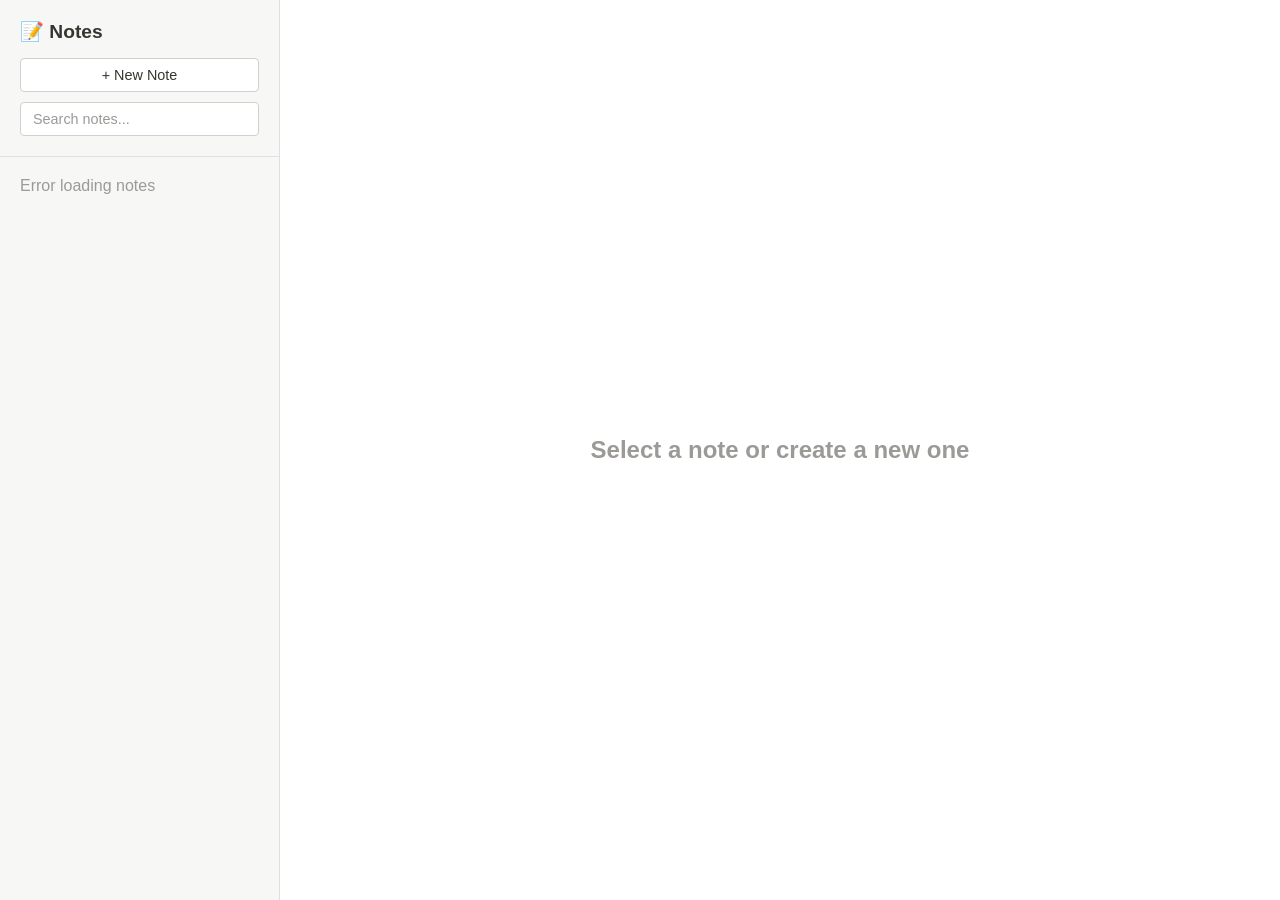
==== frontend/index.html @ 319bed3d "Created an slide for toggling Dark Mode" ====
<!DOCTYPE html>
<html lang="en">
<head>
    <meta charset="UTF-8">
    <meta name="viewport" content="width=device-width, initial-scale=1.0">
    <title>Notes Project</title>
    <link rel="stylesheet" href="css/style.css">
</head>
<body>
    <div class="app-container">
        <!-- Sidebar -->
        <aside class="sidebar">
            <div class="sidebar-header">
                <h2>📝 Notes</h2>
                <button id="newNoteBtn" class="new-note-btn">+ New Note</button>

                <input 
                    type="text" 
                    id="searchInput" 
                    class="search-input" 
                    placeholder="Search notes...">
                    
            </div>
            
            <div class="notes-list" id="sidebarNotesList">
                <!-- Notes list will appear here -->
            </div>
        </aside>

        <!-- Main Editor Area -->
        <main class="editor-container">
            <div class="editor-placeholder" id="editorPlaceholder">
                <h2>Select a note or create a new one</h2>
            </div>

            <div class="editor-content" id="editorContent" style="display: none;">
                <!-- Top Bar with Menu -->
                <div class="editor-top-bar">
                    <div class="editor-top-bar-left"></div>
                    <div class="editor-top-bar-right">
                        <button class="menu-btn" id="menuBtn">⋯</button>
                        
                        <!-- Dropdown Menu -->
                        <div class="dropdown-menu" id="dropdownMenu">
                            <div class="dropdown-section">
                                <div class="dropdown-item">
                                    <span>🌙 Dark mode</span>
                                    <label class="toggle-switch">
                                        <input type="checkbox" id="darkModeToggle">
                                        <span class="toggle-slider"></span>
                                    </label>
                                </div>
                            </div>
                            
                            <div class="dropdown-divider"></div>
                            
                            <div class="dropdown-section">
                                <div class="dropdown-item font-option" data-font="default">
                                    <span class="font-preview" style="font-family: -apple-system, BlinkMacSystemFont, 'Segoe UI', Roboto;">Ag</span>
                                    <span>Default</span>
                                </div>
                                <div class="dropdown-item font-option" data-font="serif">
                                    <span class="font-preview" style="font-family: 'Georgia', serif;">Ag</span>
                                    <span>Serif</span>
                                </div>
                                <div class="dropdown-item font-option" data-font="mono">
                                    <span class="font-preview" style="font-family: 'Courier New', monospace;">Ag</span>
                                    <span>Mono</span>
                                </div>
                            </div>
                            
                            <div class="dropdown-divider"></div>
                            
                            <div class="dropdown-section">
                                <div class="dropdown-item">
                                    <span>Small text</span>
                                    <label class="toggle-switch">
                                        <input type="checkbox" id="smallTextToggle">
                                        <span class="toggle-slider"></span>
                                    </label>
                                </div>
                                <div class="dropdown-item">
                                    <span>Full width</span>
                                    <label class="toggle-switch">
                                        <input type="checkbox" id="fullWidthToggle">
                                        <span class="toggle-slider"></span>
                                    </label>
                                </div>
                            </div>
                            
                            <div class="dropdown-divider"></div>
                            
                            <div class="dropdown-section">
                                <div class="dropdown-item" id="deleteNoteOption">
                                    <span>🗑️ Delete note</span>
                                </div>
                                <div class="dropdown-item" id="duplicateNoteOption">
                                    <span>📄 Duplicate</span>
                                    <span class="shortcut">Ctrl+D</span>
                                </div>
                            </div>
                            
                            <div class="dropdown-divider"></div>
                            
                            <div class="dropdown-section">
                                <div class="dropdown-item" id="exportNoteOption">
                                    <span>⬇️ Export</span>
                                </div>
                            </div>
                        </div>
                    </div>
                </div>

                <!-- Formatting Toolbar -->
                <div class="toolbar">
                    <button class="toolbar-btn" data-command="bold" title="Bold (Ctrl+B)">
                        <strong>B</strong>
                    </button>
                    <button class="toolbar-btn" data-command="italic" title="Italic (Ctrl+I)">
                        <em>I</em>
                    </button>
                    <button class="toolbar-btn" data-command="underline" title="Underline (Ctrl+U)">
                        <u>U</u>
                    </button>
                    <button class="toolbar-btn" data-command="strikeThrough" title="Strikethrough">
                        <s>S</s>
                    </button>
                    
                    <div class="toolbar-separator"></div>
                    
                    <button class="toolbar-btn" data-command="insertUnorderedList" title="Bullet List">
                        ☰
                    </button>
                    <button class="toolbar-btn" data-command="insertOrderedList" title="Numbered List">
                        ≡
                    </button>
                    
                    <div class="toolbar-separator"></div>
                    
                    <button class="toolbar-btn" data-command="removeFormat" title="Clear Formatting">
                        ✕
                    </button>
                </div>

                <input 
                    type="text" 
                    id="noteTitle" 
                    class="note-title-input" 
                    placeholder="Untitled"
                >
                
                <div 
                    id="noteContent" 
                    class="note-content-input" 
                    contenteditable="true"
                    data-placeholder="Start writing..."
                ></div>
            </div>
        </main>
    </div>

    <script src="js/app.js"></script>
</body>
</html>
---- frontend/css/style.css ----
/* CSS Variables for theming */
:root {
    --bg-primary: #ffffff;
    --bg-secondary: #f7f7f5;
    --bg-tertiary: #fafafa;
    --bg-hover: #f0f0f0;
    --bg-active: #e0e0df;
    --bg-hover-secondary: #e8e8e7;
    
    --text-primary: #37352f;
    --text-secondary: #9b9a97;
    --text-tertiary: #c0bfbc;
    
    --border-primary: #e0e0e0;
    --border-secondary: #d0d0d0;
    
    --scrollbar-thumb: #d0d0d0;
    --scrollbar-thumb-hover: #b0b0b0;
}

body.dark-mode {
    --bg-primary: #191919;
    --bg-secondary: #252525;
    --bg-tertiary: #2d2d2d;
    --bg-hover: #333333;
    --bg-active: #3a3a3a;
    --bg-hover-secondary: #2a2a2a;
    
    --text-primary: #e8e6e3;
    --text-secondary: #9b9a97;
    --text-tertiary: #6b6b6b;
    
    --border-primary: #3a3a3a;
    --border-secondary: #404040;
    
    --scrollbar-thumb: #555555;
    --scrollbar-thumb-hover: #666666;
}

* {
    margin: 0;
    padding: 0;
    box-sizing: border-box;
}

body {
    font-family: -apple-system, BlinkMacSystemFont, 'Segoe UI', Roboto, Oxygen, Ubuntu, Cantarell, sans-serif;
    background: var(--bg-primary);
    color: var(--text-primary);
    height: 100vh;
    overflow: hidden;
    transition: background-color 0.3s, color 0.3s;
}

.app-container {
    display: flex;
    height: 100vh;
}

/* Sidebar */
.sidebar {
    width: 280px;
    background: var(--bg-secondary);
    border-right: 1px solid var(--border-primary);
    display: flex;
    flex-direction: column;
    overflow: hidden;
}

.sidebar-header {
    padding: 20px;
    border-bottom: 1px solid var(--border-primary);
}

.sidebar-header h2 {
    font-size: 1.2rem;
    margin-bottom: 15px;
    color: var(--text-primary);
}

.new-note-btn {
    width: 100%;
    padding: 8px 12px;
    background: var(--bg-primary);
    border: 1px solid var(--border-secondary);
    border-radius: 4px;
    cursor: pointer;
    font-size: 0.9rem;
    font-weight: 500;
    transition: background 0.2s;
    color: var(--text-primary);
}

.new-note-btn:hover {
    background: var(--bg-hover);
}

.search-input {
    width: 100%;
    padding: 8px 12px;
    border: 1px solid var(--border-secondary);
    border-radius: 4px;
    font-size: 0.9rem;
    margin-top: 10px;
    transition: border 0.2s;
    background: var(--bg-primary);
    color: var(--text-primary);
}

.search-input:focus {
    outline: none;
    border-color: var(--text-primary);
}

.search-input::placeholder {
    color: var(--text-secondary);
}

.notes-list {
    flex: 1;
    overflow-y: auto;
    padding: 8px;
}

.note-item {
    display: flex;
    align-items: center;
    justify-content: space-between;
    padding: 8px 12px;
    margin-bottom: 2px;
    border-radius: 4px;
    cursor: pointer;
    transition: background 0.15s;
    color: var(--text-primary);
    gap: 8px;
}

.note-item:hover {
    background: var(--bg-hover-secondary);
}

.note-item.active {
    background: var(--bg-active);
}

.note-item-content {
    flex: 1;
    min-width: 0;
}

.note-item-title {
    font-size: 0.9rem;
    white-space: nowrap;
    overflow: hidden;
    text-overflow: ellipsis;
    margin-bottom: 2px;
}

.note-item-date {
    font-size: 0.75rem;
    color: var(--text-secondary);
}

.note-item-delete {
    opacity: 0;
    background: none;
    border: none;
    cursor: pointer;
    font-size: 1.1rem;
    color: var(--text-secondary);
    padding: 2px 6px;
    border-radius: 3px;
    transition: all 0.15s;
}

.note-item:hover .note-item-delete {
    opacity: 1;
}

.note-item-delete:hover {
    background: var(--bg-hover);
    color: var(--text-primary);
}

/* Editor Container */
.editor-container {
    flex: 1;
    display: flex;
    flex-direction: column;
    background: var(--bg-primary);
    overflow: hidden;
}

.editor-placeholder {
    display: flex;
    align-items: center;
    justify-content: center;
    height: 100%;
    color: var(--text-secondary);
}

.editor-content {
    display: flex;
    flex-direction: column;
    height: 100%;
    overflow-y: auto;
}

/* Editor Top Bar */
.editor-top-bar {
    display: flex;
    justify-content: space-between;
    align-items: center;
    padding: 12px 96px;
    border-bottom: 1px solid var(--border-primary);
    background: var(--bg-primary);
    flex-shrink: 0;
    position: relative;
}

.editor-top-bar-left {
    flex: 1;
}

.editor-top-bar-right {
    position: relative;
}

.menu-btn {
    background: transparent;
    border: none;
    font-size: 1.5rem;
    cursor: pointer;
    padding: 4px 8px;
    border-radius: 4px;
    color: var(--text-primary);
    transition: background 0.15s;
}

.menu-btn:hover {
    background: var(--bg-hover);
}

/* Dropdown Menu */
.dropdown-menu {
    position: absolute;
    top: calc(100% + 8px);
    right: 0;
    width: 280px;
    background: var(--bg-primary);
    border: 1px solid var(--border-primary);
    border-radius: 8px;
    box-shadow: 0 4px 12px rgba(0, 0, 0, 0.3);
    z-index: 1000;
    display: none;
}

.dropdown-menu.active {
    display: block;
}

.dropdown-section {
    padding: 6px 0;
}

.dropdown-item {
    display: flex;
    align-items: center;
    justify-content: space-between;
    padding: 8px 16px;
    cursor: pointer;
    font-size: 0.9rem;
    color: var(--text-primary);
    transition: background 0.15s;
}

.dropdown-item:hover {
    background: var(--bg-secondary);
}

.dropdown-item .shortcut {
    font-size: 0.8rem;
    color: var(--text-secondary);
}

.dropdown-divider {
    height: 1px;
    background: var(--border-primary);
    margin: 4px 0;
}

/* Font Options */
.font-option {
    gap: 12px;
}

.font-preview {
    font-size: 1.2rem;
    font-weight: 600;
    width: 32px;
    text-align: center;
}

.font-option.active {
    background: var(--bg-hover);
}

/* Toggle Switch */
.toggle-switch {
    position: relative;
    display: inline-block;
    width: 40px;
    height: 20px;
}

.toggle-switch input {
    opacity: 0;
    width: 0;
    height: 0;
}

.toggle-slider {
    position: absolute;
    cursor: pointer;
    top: 0;
    left: 0;
    right: 0;
    bottom: 0;
    background-color: var(--border-primary);
    transition: 0.3s;
    border-radius: 20px;
}

.toggle-slider:before {
    position: absolute;
    content: "";
    height: 14px;
    width: 14px;
    left: 3px;
    bottom: 3px;
    background-color: var(--bg-primary);
    transition: 0.3s;
    border-radius: 50%;
}

input:checked + .toggle-slider {
    background-color: var(--text-primary);
}

input:checked + .toggle-slider:before {
    transform: translateX(20px);
}

/* Toolbar */
.toolbar {
    display: flex;
    align-items: center;
    gap: 4px;
    padding: 12px 96px;
    border-bottom: 1px solid var(--border-primary);
    background: var(--bg-tertiary);
    flex-shrink: 0;
}

.toolbar-btn {
    background: var(--bg-primary);
    border: 1px solid var(--border-secondary);
    border-radius: 4px;
    padding: 6px 10px;
    cursor: pointer;
    font-size: 0.9rem;
    transition: all 0.15s;
    min-width: 32px;
    height: 32px;
    display: flex;
    align-items: center;
    justify-content: center;
    color: var(--text-primary);
}

.toolbar-btn:hover {
    background: var(--bg-hover);
    border-color: var(--border-secondary);
}

.toolbar-btn:active,
.toolbar-btn.active {
    background: var(--bg-active);
}

.toolbar-separator {
    width: 1px;
    height: 24px;
    background: var(--border-secondary);
    margin: 0 4px;
}

/* Editor Inputs */
.note-title-input {
    border: none;
    outline: none;
    font-size: 2.5rem;
    font-weight: 700;
    margin: 20px 96px 10px 96px;
    color: var(--text-primary);
    background: transparent;
    padding: 0;
    flex-shrink: 0;
}

.note-title-input::placeholder {
    color: var(--text-tertiary);
}

.note-content-input {
    border: none;
    outline: none;
    font-size: 1rem;
    line-height: 1.6;
    color: var(--text-primary);
    background: transparent;
    flex: 1;
    padding: 0 96px 60px 96px;
    overflow-y: auto;
    min-height: 200px;
}

.note-content-input:empty:before {
    content: attr(data-placeholder);
    color: var(--text-tertiary);
    pointer-events: none;
}

.note-content-input:focus {
    outline: none;
}

/* Formatting styles inside editor */
.note-content-input strong,
.note-content-input b {
    font-weight: 700;
}

.note-content-input em,
.note-content-input i {
    font-style: italic;
}

.note-content-input u {
    text-decoration: underline;
}

.note-content-input s {
    text-decoration: line-through;
}

.note-content-input ul,
.note-content-input ol {
    margin-left: 20px;
    margin-bottom: 10px;
}

.note-content-input li {
    margin-bottom: 5px;
}

/* Font styles */
.note-content-input.font-default,
.note-title-input.font-default {
    font-family: -apple-system, BlinkMacSystemFont, 'Segoe UI', Roboto, Oxygen, Ubuntu, Cantarell, sans-serif;
}

.note-content-input.font-serif,
.note-title-input.font-serif {
    font-family: 'Georgia', 'Times New Roman', serif;
}

.note-content-input.font-mono,
.note-title-input.font-mono {
    font-family: 'Courier New', 'Consolas', monospace;
}

/* Small text */
.note-content-input.small-text {
    font-size: 0.875rem;
}

/* Scrollbar Styling */
.notes-list::-webkit-scrollbar,
.editor-content::-webkit-scrollbar,
.note-content-input::-webkit-scrollbar {
    width: 8px;
}

.notes-list::-webkit-scrollbar-track,
.editor-content::-webkit-scrollbar-track,
.note-content-input::-webkit-scrollbar-track {
    background: transparent;
}

.notes-list::-webkit-scrollbar-thumb,
.editor-content::-webkit-scrollbar-thumb,
.note-content-input::-webkit-scrollbar-thumb {
    background: var(--scrollbar-thumb);
    border-radius: 4px;
}

.notes-list::-webkit-scrollbar-thumb:hover,
.editor-content::-webkit-scrollbar-thumb:hover,
.note-content-input::-webkit-scrollbar-thumb:hover {
    background: var(--scrollbar-thumb-hover);
}
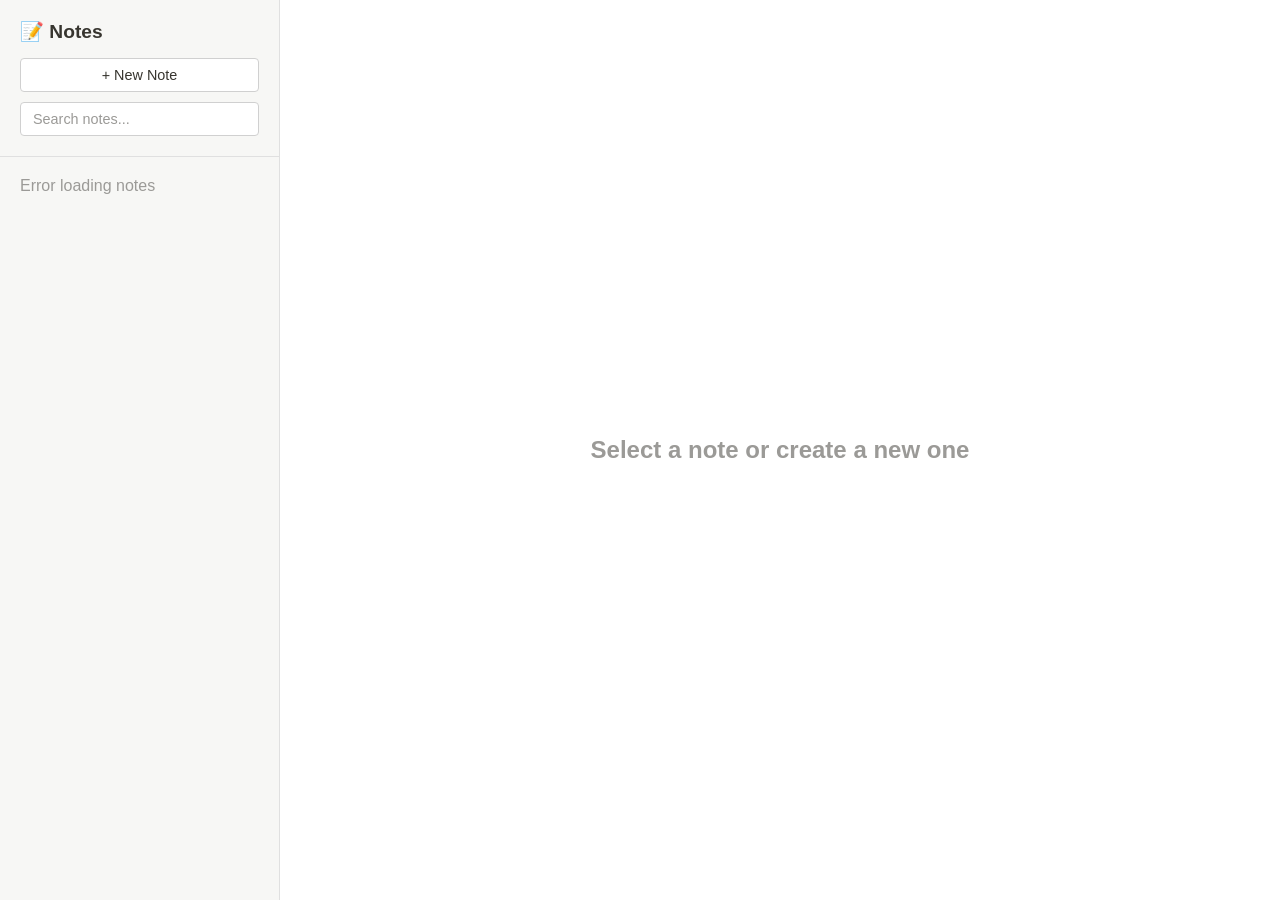
==== commit 15fa4079: "Created option to put clickable links in user's notes" ====
--- a/frontend/index.html
+++ b/frontend/index.html
@@ -4,6 +4,7 @@
     <meta charset="UTF-8">
     <meta name="viewport" content="width=device-width, initial-scale=1.0">
     <title>Notes Project</title>
+    <link rel="icon" type="image/x-icon" href="icons/favicon.ico">
     <link rel="stylesheet" href="css/style.css">
 </head>
 <body>
@@ -124,6 +125,9 @@
                     </button>
                     <button class="toolbar-btn" data-command="strikeThrough" title="Strikethrough">
                         <s>S</s>
+                    <button class="toolbar-btn" id="createLinkBtn" title="Insert Link">
+                        🔗
+                    </button>    
                     </button>
                     
                     <div class="toolbar-separator"></div>
--- a/frontend/css/style.css
+++ b/frontend/css/style.css
@@ -509,4 +509,55 @@
 .editor-content::-webkit-scrollbar-thumb:hover,
 .note-content-input::-webkit-scrollbar-thumb:hover {
     background: var(--scrollbar-thumb-hover);
+}
+
+/* Favorite star button */
+.note-item-favorite {
+    background: none;
+    border: none;
+    cursor: pointer;
+    font-size: 1rem;
+    padding: 2px 6px;
+    border-radius: 3px;
+    transition: all 0.15s;
+    opacity: 0.3;
+}
+
+.note-item-favorite.active {
+    opacity: 1;
+}
+
+.note-item:hover .note-item-favorite {
+    opacity: 0.6;
+}
+
+.note-item-favorite:hover {
+    opacity: 1 !important;
+    transform: scale(1.2);
+}
+
+.note-item-actions {
+    display: flex;
+    gap: 4px;
+    align-items: center;
+}
+
+/* Links inside editor */
+.note-content-input a {
+    color: #0066cc;
+    text-decoration: underline;
+    cursor: pointer;
+}
+
+.note-content-input a:hover {
+    color: #0052a3;
+    text-decoration: underline;
+}
+
+body.dark-mode .note-content-input a {
+    color: #4da6ff;
+}
+
+body.dark-mode .note-content-input a:hover {
+    color: #66b3ff;
 }
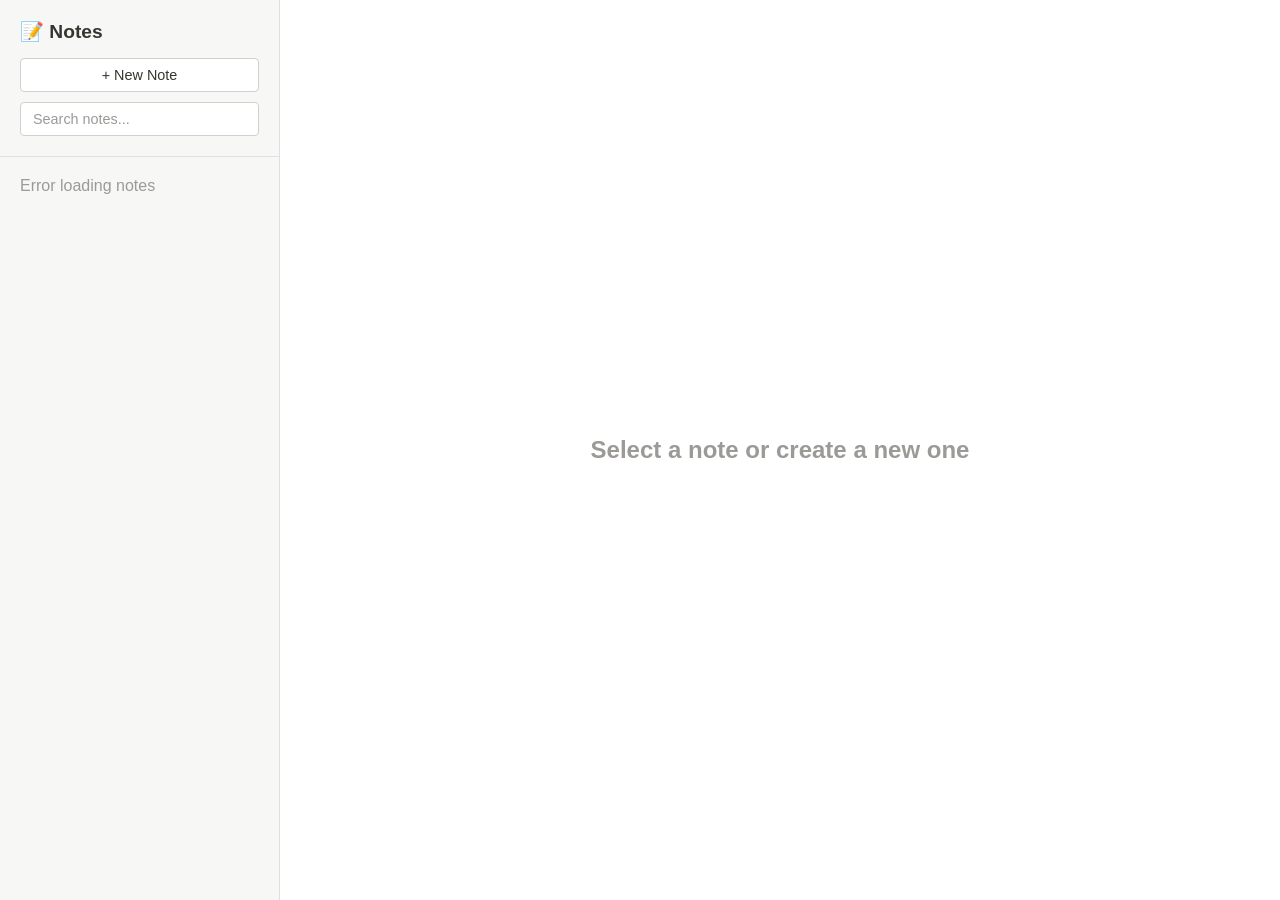
==== commit 04f7f0c0: "Now users can add images to their notes" ====
--- a/frontend/index.html
+++ b/frontend/index.html
@@ -127,7 +127,9 @@
                         <s>S</s>
                     <button class="toolbar-btn" id="createLinkBtn" title="Insert Link">
                         🔗
-                    </button>    
+                    </button>
+                    <button class="toolbar-btn" id="insertImageBtn" title="Insert Image">
+                        🖼️
                     </button>
                     
                     <div class="toolbar-separator"></div>
--- a/frontend/css/style.css
+++ b/frontend/css/style.css
@@ -560,4 +560,33 @@
 
 body.dark-mode .note-content-input a:hover {
     color: #66b3ff;
+}
+
+/* Images inside editor */
+.note-content-input img {
+    max-width: 100%;
+    height: auto;
+    border-radius: 8px;
+    margin: 10px 0;
+    cursor: pointer;
+    transition: transform 0.2s;
+}
+
+.note-content-input img:hover {
+    transform: scale(1.02);
+    box-shadow: 0 4px 12px rgba(0, 0, 0, 0.15);
+}
+
+body.dark-mode .note-content-input img:hover {
+    box-shadow: 0 4px 12px rgba(255, 255, 255, 0.1);
+}
+
+/* Image resize handles */
+.note-content-input img.selected {
+    outline: 2px solid #0066cc;
+    outline-offset: 2px;
+}
+
+body.dark-mode .note-content-input img.selected {
+    outline-color: #4da6ff;
 }
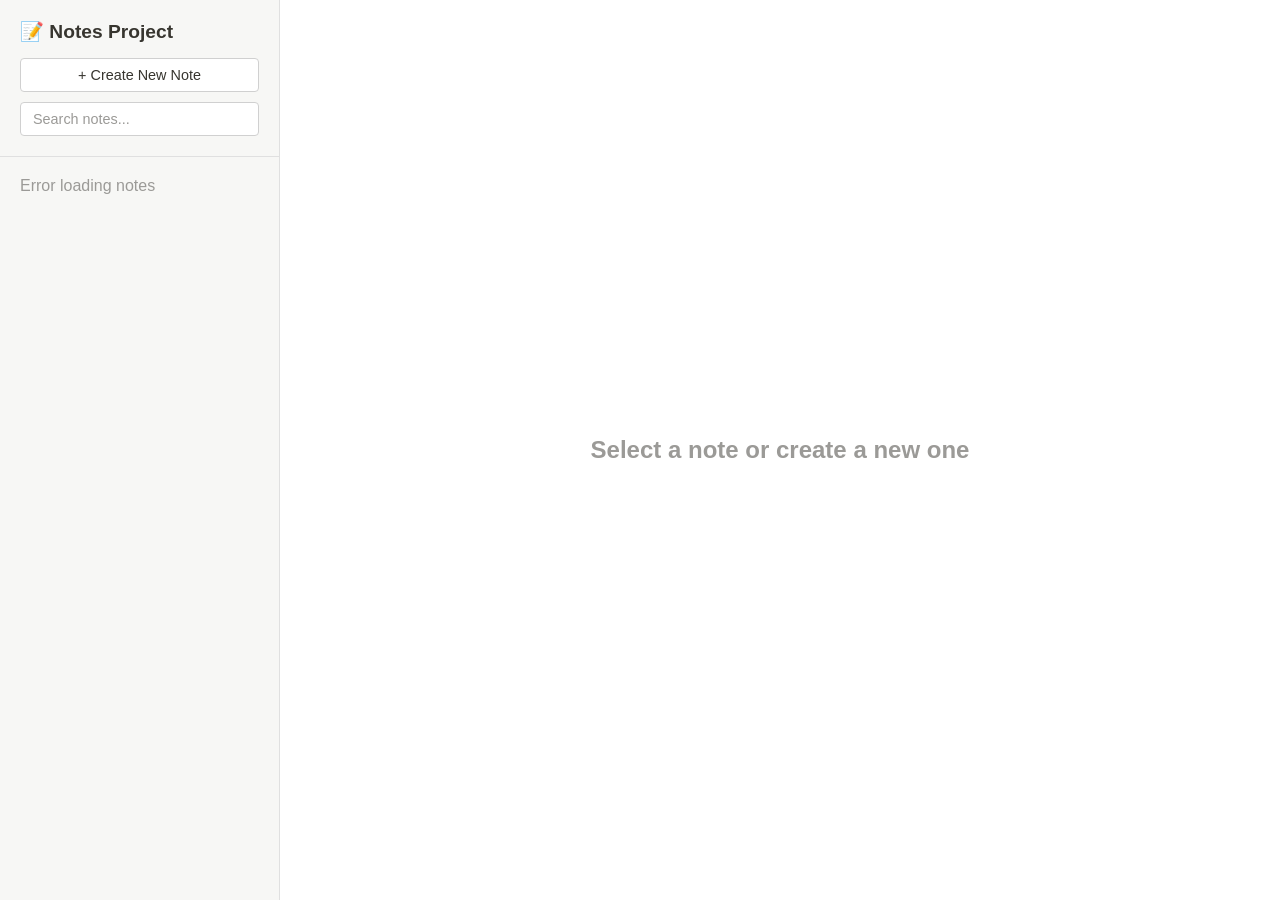
==== commit a2425b9e: "Changed project title and create note text in main page" ====
--- a/frontend/index.html
+++ b/frontend/index.html
@@ -12,8 +12,8 @@
         <!-- Sidebar -->
         <aside class="sidebar">
             <div class="sidebar-header">
-                <h2>📝 Notes</h2>
-                <button id="newNoteBtn" class="new-note-btn">+ New Note</button>
+                <h2>📝 Notes Project</h2>
+                <button id="newNoteBtn" class="new-note-btn">+ Create New Note</button>
 
                 <input 
                     type="text" 
@@ -131,7 +131,7 @@
                     <button class="toolbar-btn" id="insertImageBtn" title="Insert Image">
                         🖼️
                     </button>
-                    
+                
                     <div class="toolbar-separator"></div>
                     
                     <button class="toolbar-btn" data-command="insertUnorderedList" title="Bullet List">
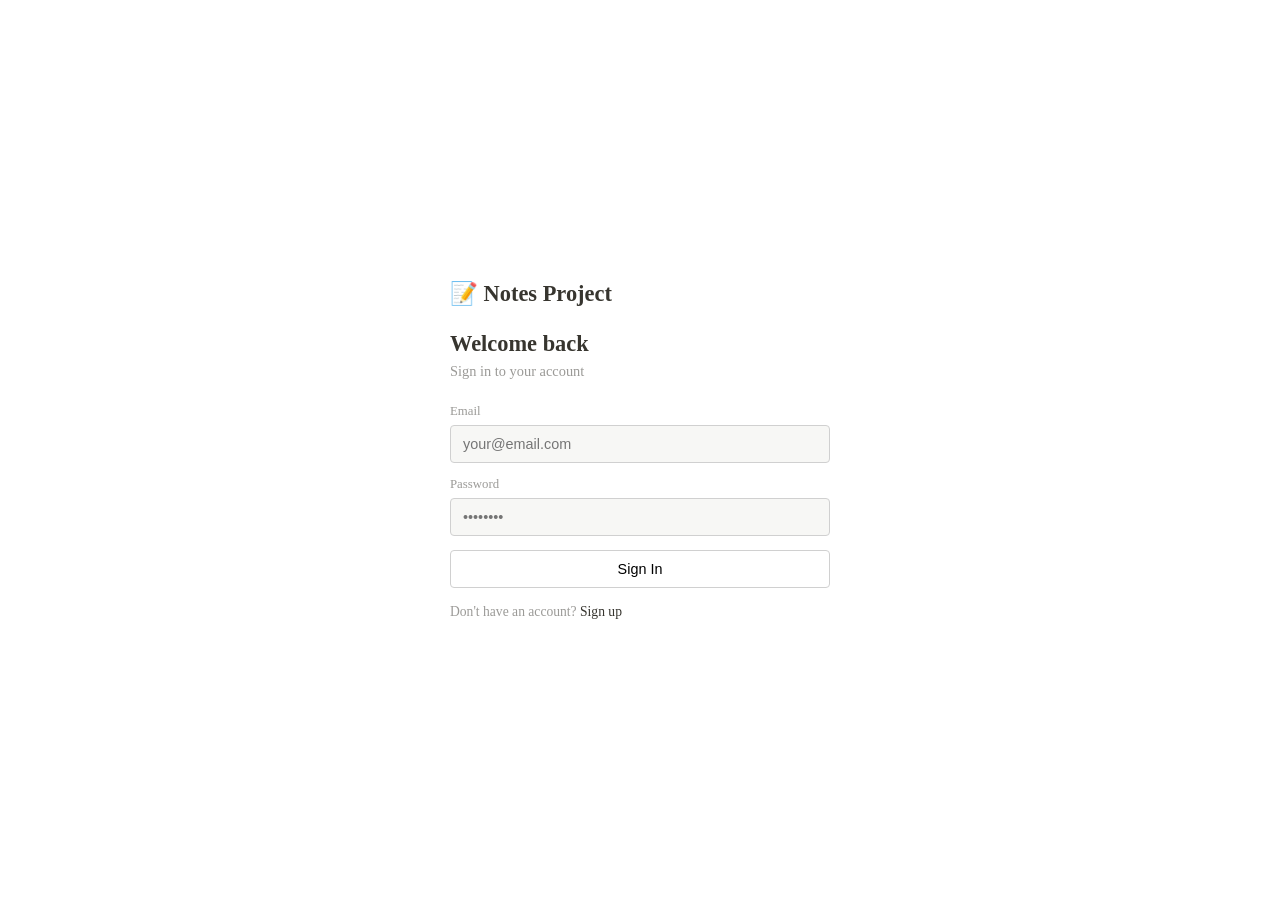
==== commit 36ea0a66: "Created frontend login and register page, added logout functionality and improved auth handling" ====
--- a/frontend/index.html
+++ b/frontend/index.html
@@ -107,6 +107,9 @@
                                 <div class="dropdown-item" id="exportNoteOption">
                                     <span>⬇️ Export</span>
                                 </div>
+                                <div class="dropdown-item" id="logoutOption">
+                                    <span>🚪 Logout</span>
+                                </div>
                             </div>
                         </div>
                     </div>
@@ -125,6 +128,7 @@
                     </button>
                     <button class="toolbar-btn" data-command="strikeThrough" title="Strikethrough">
                         <s>S</s>
+                    </button>
                     <button class="toolbar-btn" id="createLinkBtn" title="Insert Link">
                         🔗
                     </button>
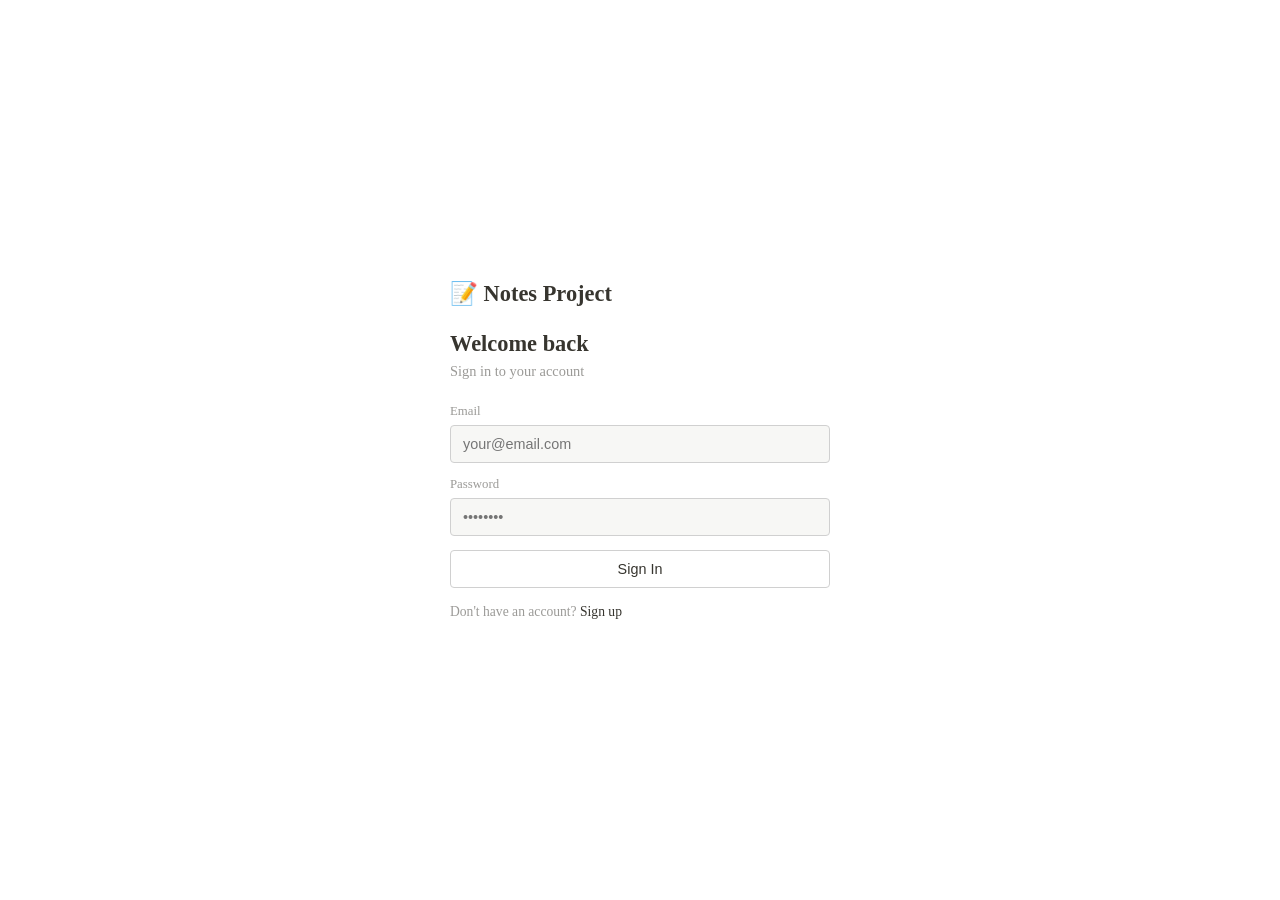
==== commit 10eaec1f: "Now shares dark mode preference across app and auth pages" ====
--- a/frontend/index.html
+++ b/frontend/index.html
@@ -169,6 +169,7 @@
         </main>
     </div>
 
+    <script src="js/theme.js"></script>
     <script src="js/app.js"></script>
 </body>
 </html>
